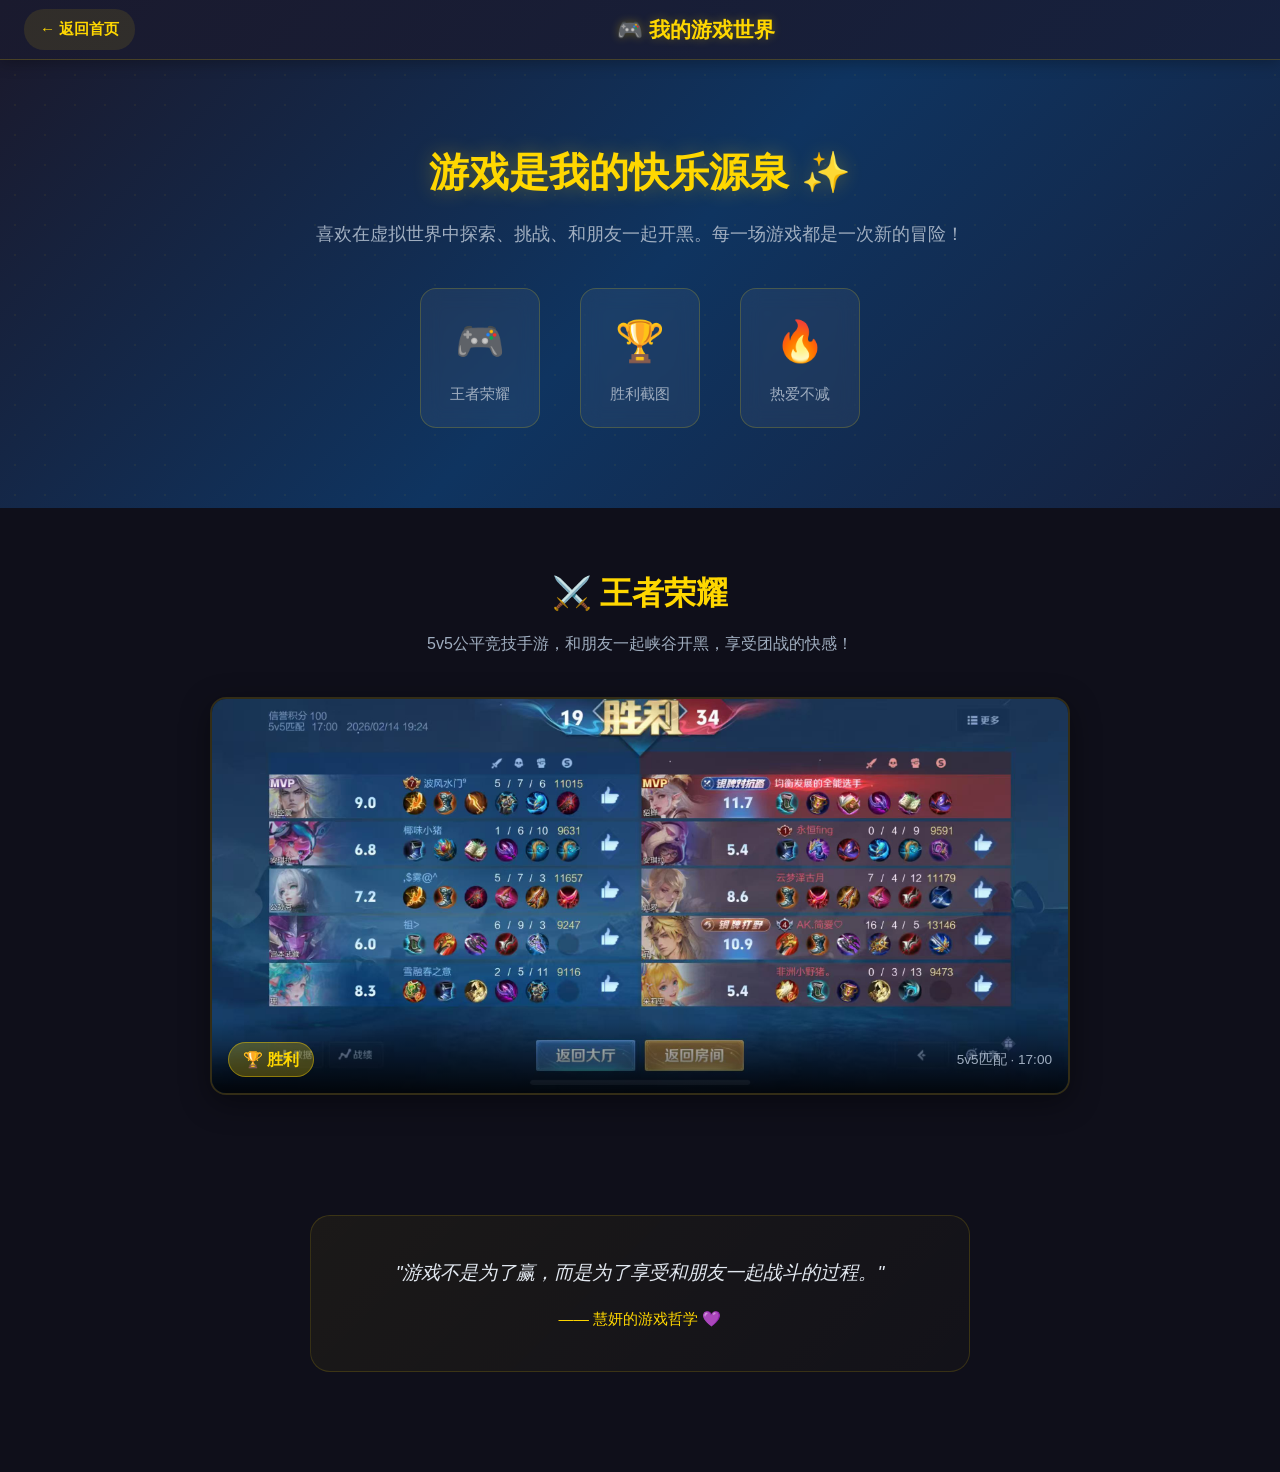
==== game.html @ 995d8dd5 "添加游戏页面（王者荣耀胜利截图），首页玩游戏卡片可点击进入" ====
<!DOCTYPE html>
<html lang="zh-CN">
<head>
    <meta charset="UTF-8">
    <meta name="viewport" content="width=device-width, initial-scale=1.0">
    <title>我的游戏世界 - 郑慧妍</title>
    <link rel="stylesheet" href="game.css">
</head>
<body>
    <!-- 导航栏 -->
    <nav class="top-nav">
        <a href="index.html" class="nav-back">← 返回首页</a>
        <h1 class="nav-title">🎮 我的游戏世界</h1>
    </nav>

    <!-- 主内容 -->
    <main class="content">
        <!-- 头部介绍 -->
        <section class="game-hero">
            <div class="game-hero-content">
                <h2>游戏是我的快乐源泉 ✨</h2>
                <p>喜欢在虚拟世界中探索、挑战、和朋友一起开黑。每一场游戏都是一次新的冒险！</p>
                <div class="game-stats">
                    <div class="game-stat">
                        <span class="game-stat-number">🎮</span>
                        <span class="game-stat-label">王者荣耀</span>
                    </div>
                    <div class="game-stat">
                        <span class="game-stat-number">🏆</span>
                        <span class="game-stat-label">胜利截图</span>
                    </div>
                    <div class="game-stat">
                        <span class="game-stat-number">🔥</span>
                        <span class="game-stat-label">热爱不减</span>
                    </div>
                </div>
            </div>
        </section>

        <!-- 王者荣耀 -->
        <section class="game-section">
            <h2>⚔️ 王者荣耀</h2>
            <p class="game-desc">5v5公平竞技手游，和朋友一起峡谷开黑，享受团战的快感！</p>
            <div class="game-gallery">
                <div class="game-card">
                    <img src="images/game1.jpg" alt="王者荣耀胜利截图">
                    <div class="game-card-info">
                        <span class="game-result win">🏆 胜利</span>
                        <span class="game-detail">5v5匹配 · 17:00</span>
                    </div>
                </div>
            </div>
        </section>

        <!-- 游戏格言 -->
        <section class="game-quote">
            <div class="quote-content">
                <p class="quote-text">"游戏不是为了赢，而是为了享受和朋友一起战斗的过程。"</p>
                <p class="quote-author">—— 慧妍的游戏哲学 💜</p>
            </div>
        </section>
    </main>

    <!-- 回到顶部 -->
    <button class="back-to-top" id="backToTop" title="回到顶部">↑</button>

    <script>
        // 回到顶部
        const btn = document.getElementById('backToTop');
        window.addEventListener('scroll', () => {
            btn.classList.toggle('visible', window.scrollY > 400);
        });
        btn.addEventListener('click', () => {
            window.scrollTo({ top: 0, behavior: 'smooth' });
        });
    </script>
</body>
</html>
---- game.css ----
* {
    margin: 0;
    padding: 0;
    box-sizing: border-box;
}

body {
    font-family: 'Segoe UI', 'PingFang SC', 'Microsoft YaHei', sans-serif;
    line-height: 1.6;
    color: #2d3748;
    background: #0f0f1a;
    overflow-x: hidden;
}

/* ===== 导航栏 ===== */
.top-nav {
    position: fixed;
    top: 0;
    left: 0;
    right: 0;
    height: 60px;
    background: linear-gradient(135deg, #1a1a2e 0%, #16213e 100%);
    display: flex;
    align-items: center;
    padding: 0 24px;
    z-index: 1000;
    box-shadow: 0 2px 15px rgba(0, 0, 0, 0.3);
    border-bottom: 1px solid rgba(255, 215, 0, 0.2);
}

.nav-back {
    color: #ffd700;
    text-decoration: none;
    font-weight: bold;
    font-size: 0.95rem;
    padding: 8px 16px;
    border-radius: 20px;
    background: rgba(255, 215, 0, 0.1);
    transition: all 0.3s ease;
}

.nav-back:hover {
    background: rgba(255, 215, 0, 0.25);
}

.nav-title {
    flex: 1;
    text-align: center;
    color: #ffd700;
    font-size: 1.3rem;
    text-shadow: 0 0 10px rgba(255, 215, 0, 0.3);
}

/* ===== 主内容 ===== */
.content {
    margin-top: 60px;
}

/* ===== 游戏头部 ===== */
.game-hero {
    background: linear-gradient(135deg, #1a1a2e 0%, #0f3460 50%, #16213e 100%);
    padding: 80px 20px;
    text-align: center;
    position: relative;
    overflow: hidden;
}

.game-hero::before {
    content: '';
    position: absolute;
    top: 0;
    left: 0;
    width: 100%;
    height: 100%;
    background-image:
        radial-gradient(circle, rgba(255, 215, 0, 0.05) 1px, transparent 1px);
    background-size: 30px 30px;
}

.game-hero-content {
    position: relative;
    z-index: 1;
    max-width: 700px;
    margin: 0 auto;
}

.game-hero h2 {
    font-size: 2.5rem;
    color: #ffd700;
    margin-bottom: 16px;
    text-shadow: 0 0 20px rgba(255, 215, 0, 0.3);
}

.game-hero p {
    font-size: 1.1rem;
    color: #a0aec0;
    margin-bottom: 40px;
}

.game-stats {
    display: flex;
    justify-content: center;
    gap: 40px;
    flex-wrap: wrap;
}

.game-stat {
    text-align: center;
    padding: 20px;
    background: rgba(255, 255, 255, 0.05);
    border: 1px solid rgba(255, 215, 0, 0.2);
    border-radius: 16px;
    backdrop-filter: blur(10px);
    min-width: 120px;
    transition: transform 0.3s ease;
}

.game-stat:hover {
    transform: translateY(-5px);
}

.game-stat-number {
    display: block;
    font-size: 2.5rem;
    margin-bottom: 8px;
}

.game-stat-label {
    color: #a0aec0;
    font-size: 0.95rem;
}

/* ===== 游戏板块 ===== */
.game-section {
    padding: 60px 20px;
    max-width: 900px;
    margin: 0 auto;
}

.game-section h2 {
    font-size: 2rem;
    color: #ffd700;
    text-align: center;
    margin-bottom: 12px;
}

.game-desc {
    text-align: center;
    color: #a0aec0;
    margin-bottom: 40px;
    font-size: 1rem;
}

.game-gallery {
    display: grid;
    grid-template-columns: repeat(auto-fit, minmax(300px, 1fr));
    gap: 24px;
}

.game-card {
    position: relative;
    border-radius: 16px;
    overflow: hidden;
    box-shadow: 0 8px 30px rgba(0, 0, 0, 0.4);
    border: 2px solid rgba(255, 215, 0, 0.15);
    transition: all 0.3s ease;
}

.game-card:hover {
    transform: translateY(-8px);
    box-shadow: 0 15px 40px rgba(255, 215, 0, 0.15);
    border-color: rgba(255, 215, 0, 0.4);
}

.game-card img {
    width: 100%;
    height: auto;
    display: block;
    transition: transform 0.3s ease;
}

.game-card:hover img {
    transform: scale(1.03);
}

.game-card-info {
    position: absolute;
    bottom: 0;
    left: 0;
    right: 0;
    padding: 20px 16px 16px;
    background: linear-gradient(transparent, rgba(0, 0, 0, 0.85));
    display: flex;
    justify-content: space-between;
    align-items: center;
}

.game-result {
    font-size: 1rem;
    font-weight: bold;
    padding: 4px 14px;
    border-radius: 20px;
}

.game-result.win {
    background: rgba(255, 215, 0, 0.25);
    color: #ffd700;
    border: 1px solid rgba(255, 215, 0, 0.4);
}

.game-result.lose {
    background: rgba(255, 100, 100, 0.25);
    color: #ff6b6b;
    border: 1px solid rgba(255, 100, 100, 0.4);
}

.game-detail {
    color: #a0aec0;
    font-size: 0.85rem;
}

/* ===== 游戏格言 ===== */
.game-quote {
    padding: 60px 20px;
    max-width: 700px;
    margin: 0 auto 40px;
}

.quote-content {
    background: linear-gradient(135deg, rgba(255, 215, 0, 0.05), rgba(255, 215, 0, 0.02));
    border: 1px solid rgba(255, 215, 0, 0.15);
    border-radius: 20px;
    padding: 40px;
    text-align: center;
}

.quote-text {
    font-size: 1.2rem;
    color: #e2e8f0;
    font-style: italic;
    margin-bottom: 16px;
    line-height: 1.8;
}

.quote-author {
    color: #ffd700;
    font-size: 0.95rem;
}

/* ===== 回到顶部 ===== */
.back-to-top {
    position: fixed;
    bottom: 30px;
    right: 30px;
    width: 48px;
    height: 48px;
    background: linear-gradient(135deg, #ffd700, #ffaa00);
    color: #1a1a2e;
    border: none;
    border-radius: 50%;
    font-size: 1.3rem;
    cursor: pointer;
    box-shadow: 0 4px 15px rgba(255, 215, 0, 0.3);
    opacity: 0;
    transform: translateY(20px);
    transition: all 0.3s ease;
    z-index: 800;
}

.back-to-top.visible {
    opacity: 1;
    transform: translateY(0);
}

.back-to-top:hover {
    transform: translateY(-3px);
    box-shadow: 0 6px 20px rgba(255, 215, 0, 0.5);
}

/* ===== 响应式 ===== */
@media (max-width: 768px) {
    .game-hero h2 {
        font-size: 1.8rem;
    }

    .game-stats {
        gap: 16px;
    }

    .game-stat {
        min-width: 90px;
        padding: 14px;
    }

    .game-gallery {
        grid-template-columns: 1fr;
    }

    .quote-content {
        padding: 24px;
    }
}
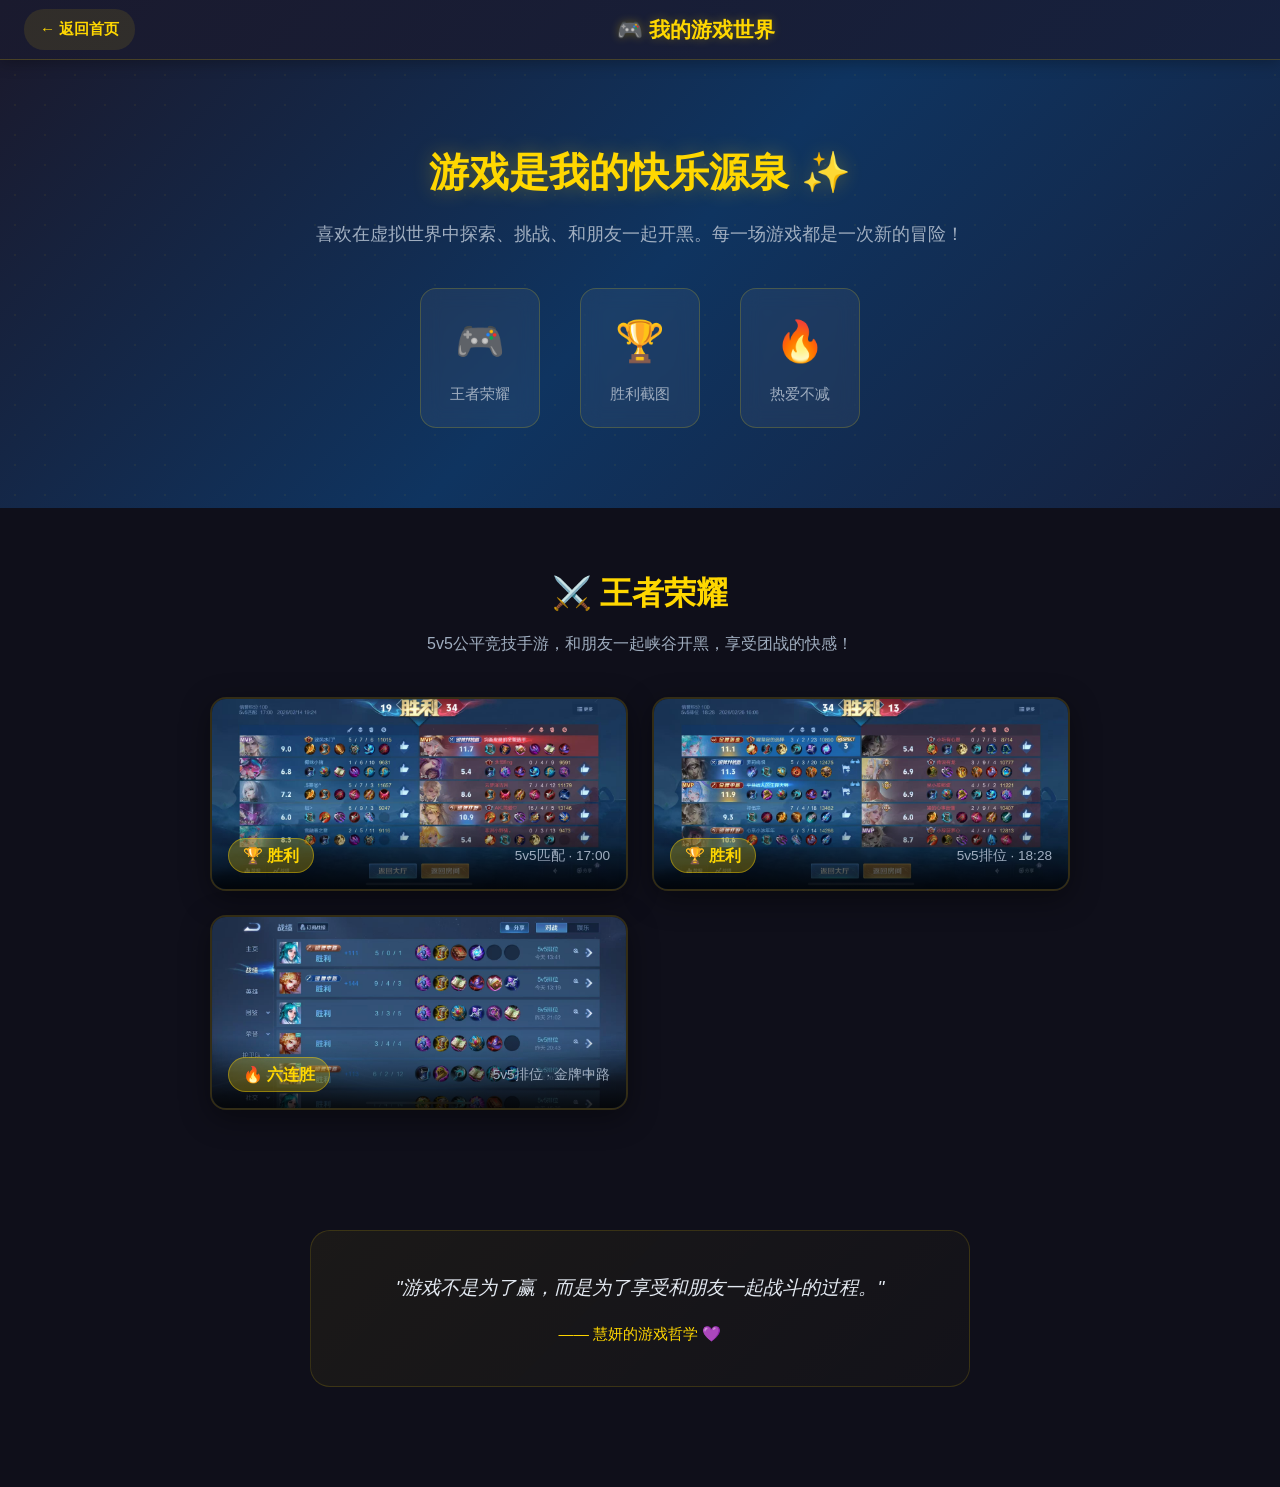
==== commit b9d6f48b: "游戏页面添加两张王者荣耀截图（排位胜利、六连胜战绩）" ====
--- a/game.html
+++ b/game.html
@@ -49,6 +49,20 @@
                         <span class="game-detail">5v5匹配 · 17:00</span>
                     </div>
                 </div>
+                <div class="game-card">
+                    <img src="images/game2.jpg" alt="王者荣耀排位胜利">
+                    <div class="game-card-info">
+                        <span class="game-result win">🏆 胜利</span>
+                        <span class="game-detail">5v5排位 · 18:28</span>
+                    </div>
+                </div>
+                <div class="game-card">
+                    <img src="images/game3.jpg" alt="王者荣耀六连胜">
+                    <div class="game-card-info">
+                        <span class="game-result win">🔥 六连胜</span>
+                        <span class="game-detail">5v5排位 · 金牌中路</span>
+                    </div>
+                </div>
             </div>
         </section>
 
